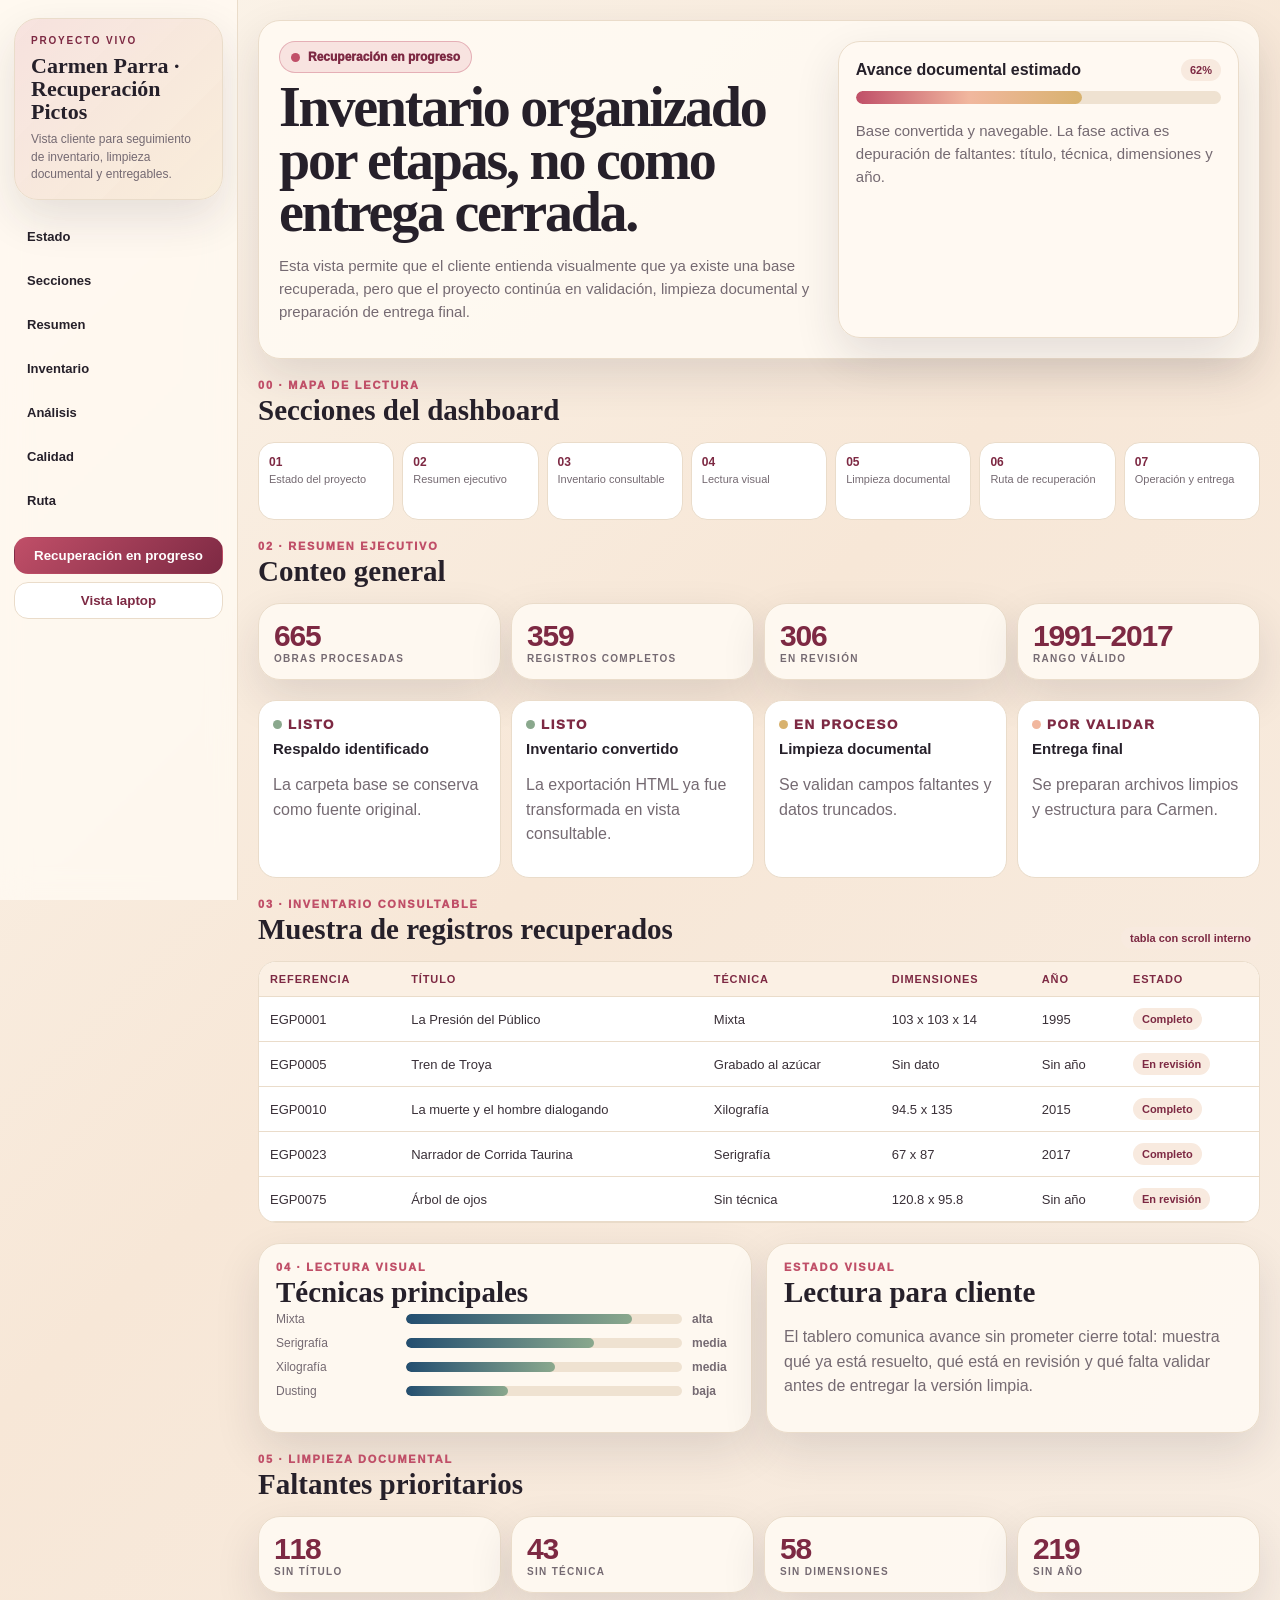
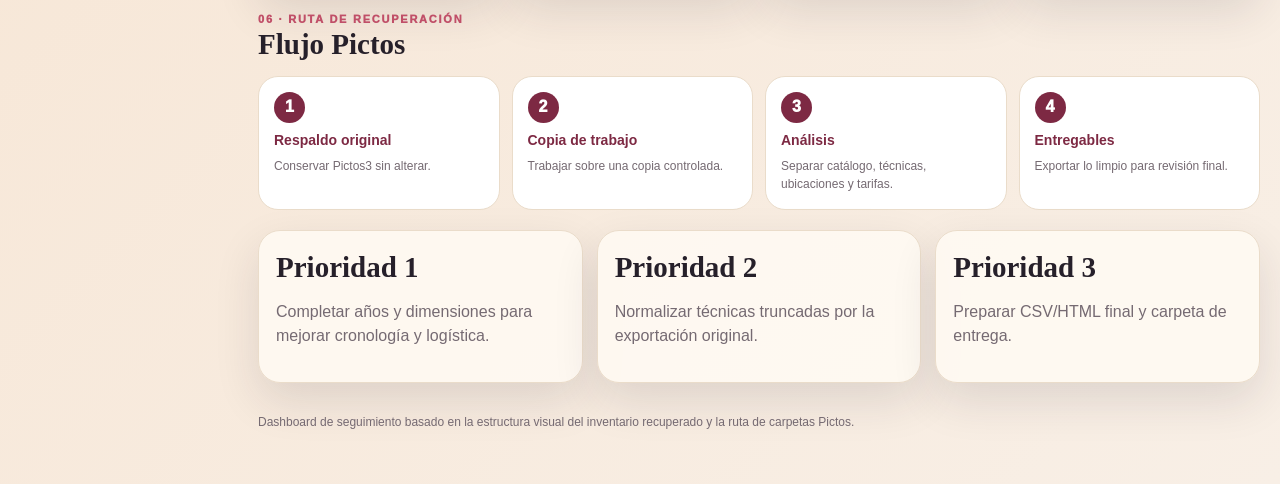
==== dashboard_carmen_parra_pantone_secciones_ordenado.html @ 629e04be "Add ordered Pantone client dashboard for Carmen Parra recovery" ====
<!doctype html>
<html lang="es">
<head>
<meta charset="utf-8">
<meta name="viewport" content="width=device-width,initial-scale=1">
<title>Dashboard cliente · Recuperación Carmen Parra / Pictos</title>
<style>
:root{--ivory:#fbf4ea;--paper:#fffaf2;--ink:#26202a;--muted:#756a72;--line:#eadcca;--rose:#c04f68;--wine:#7d2943;--blue:#234e70;--sage:#8aa88d;--peach:#f1b79e;--champagne:#d8b26e;--shadow:0 18px 45px rgba(45,35,50,.12);--r:22px}*{box-sizing:border-box}html{scroll-behavior:smooth}body{margin:0;font-family:Inter,Segoe UI,Arial,sans-serif;background:linear-gradient(135deg,#fbf4ea,#f7e7d7 42%,#f8efe6);color:var(--ink);overflow-x:hidden}.app{display:grid;grid-template-columns:238px minmax(0,1fr);min-height:100vh}.sidebar{position:sticky;top:0;height:100vh;padding:18px 14px;background:rgba(255,250,242,.86);border-right:1px solid var(--line);backdrop-filter:blur(14px);overflow:auto}.brand{padding:16px;border:1px solid var(--line);border-radius:24px;background:linear-gradient(135deg,rgba(192,79,104,.13),rgba(216,178,110,.16));box-shadow:var(--shadow)}.kicker{font-size:10px;letter-spacing:.18em;text-transform:uppercase;color:var(--wine);font-weight:900}.brand h1{font-family:Georgia,serif;font-size:22px;line-height:1.05;margin:8px 0}.brand p{margin:0;color:var(--muted);font-size:12px;line-height:1.45}.nav{display:grid;gap:7px;margin:18px 0}.nav a{color:var(--ink);text-decoration:none;padding:10px 12px;border:1px solid transparent;border-radius:14px;font-weight:800;font-size:13px}.nav a:hover{background:#fff;border-color:var(--line);color:var(--wine)}.btn{width:100%;border:1px solid transparent;background:linear-gradient(135deg,var(--rose),var(--wine));color:#fff;padding:10px 12px;border-radius:14px;font-weight:900;cursor:pointer;margin-bottom:8px}.btn.secondary{background:#fff;color:var(--wine);border-color:var(--line)}.main{padding:20px;max-width:1180px;width:100%;margin:0 auto}.section{margin-bottom:20px}.section-head{display:flex;justify-content:space-between;gap:14px;align-items:flex-end;margin:0 0 12px}.section-tag{font-size:11px;text-transform:uppercase;letter-spacing:.16em;font-weight:950;color:var(--rose)}h2{font-family:Georgia,serif;font-size:29px;margin:3px 0;color:var(--ink)}p{color:var(--muted);line-height:1.54}.card,.hero,.metric,.mini{background:rgba(255,250,242,.92);border:1px solid var(--line);border-radius:var(--r);box-shadow:var(--shadow)}.hero{display:grid;grid-template-columns:1.15fr .85fr;gap:16px;padding:20px;min-height:unset}.hero h2{font-size:clamp(34px,4.7vw,56px);line-height:.94;letter-spacing:-.04em;margin:8px 0}.hero p{font-size:15px;max-width:660px}.status-chip{display:inline-flex;align-items:center;gap:8px;border:1px solid rgba(192,79,104,.35);background:rgba(192,79,104,.12);color:var(--wine);border-radius:999px;padding:8px 11px;font-size:12px;font-weight:950}.pulse{width:9px;height:9px;border-radius:50%;background:var(--rose);box-shadow:0 0 0 0 rgba(192,79,104,.55);animation:pulse 1.7s infinite}@keyframes pulse{70%{box-shadow:0 0 0 12px rgba(192,79,104,0)}}.metrics{display:grid;grid-template-columns:repeat(4,minmax(0,1fr));gap:10px}.metric{padding:15px}.metric b{display:block;font-size:30px;color:var(--wine);letter-spacing:-.04em}.metric span{display:block;font-size:10px;color:var(--muted);letter-spacing:.13em;text-transform:uppercase;font-weight:900}.progress-card{padding:17px}.progress-row{display:flex;justify-content:space-between;gap:12px;align-items:center;margin-bottom:10px}.progress{height:13px;background:#efe2d1;border-radius:999px;overflow:hidden}.progress i{display:block;height:100%;width:62%;border-radius:999px;background:linear-gradient(90deg,var(--rose),var(--peach),var(--champagne))}.stage-grid{display:grid;grid-template-columns:repeat(4,1fr);gap:10px}.stage{padding:14px;border-radius:18px;background:#fff;border:1px solid var(--line)}.stage small{font-weight:950;color:var(--wine);text-transform:uppercase;letter-spacing:.12em}.stage h3{margin:7px 0;font-size:15px}.dot{display:inline-block;width:9px;height:9px;border-radius:50%;margin-right:6px}.done{background:var(--sage)}.work{background:var(--champagne)}.pending{background:var(--peach)}.grid2{display:grid;grid-template-columns:1fr 1fr;gap:14px}.grid3{display:grid;grid-template-columns:repeat(3,1fr);gap:14px}.card{padding:17px}.map{display:grid;grid-template-columns:repeat(7,1fr);gap:8px}.map a{text-decoration:none;color:var(--ink);background:#fff;border:1px solid var(--line);border-radius:16px;padding:12px 10px;min-height:78px}.map b{display:block;color:var(--wine);font-size:12px}.map span{display:block;color:var(--muted);font-size:11px;margin-top:4px}.table-box{max-height:360px;overflow:auto;border:1px solid var(--line);border-radius:18px;background:#fff}table{width:100%;border-collapse:collapse;font-size:13px;min-width:760px}th,td{padding:11px;border-bottom:1px solid var(--line);text-align:left}th{position:sticky;top:0;background:#fbf0e4;color:var(--wine);font-size:11px;text-transform:uppercase;letter-spacing:.08em}td{color:#3a3038}.pill{display:inline-flex;border-radius:999px;padding:5px 9px;font-size:11px;font-weight:900;background:#f8eadf;color:var(--wine)}.bars{display:grid;gap:10px}.barline{display:grid;grid-template-columns:120px 1fr 42px;align-items:center;gap:10px;font-size:12px;color:var(--muted)}.barline .track{height:10px;background:#efe2d1;border-radius:999px;overflow:hidden}.barline i{display:block;height:100%;border-radius:999px;background:linear-gradient(90deg,var(--blue),var(--sage))}.workflow{display:grid;grid-template-columns:repeat(4,1fr);gap:12px}.step{background:#fff;border:1px solid var(--line);border-radius:20px;padding:15px}.step .num{display:inline-grid;place-items:center;width:31px;height:31px;border-radius:50%;background:var(--wine);color:#fff;font-weight:950}.step h3{font-size:14px;margin:9px 0;color:var(--wine)}.step p{font-size:12px;margin:0}.footer{font-size:12px;color:var(--muted);padding:10px 0 20px}@media(max-width:1050px){.app{grid-template-columns:210px minmax(0,1fr)}.main{padding:16px}.hero,.grid2{grid-template-columns:1fr}.metrics,.stage-grid,.workflow{grid-template-columns:repeat(2,1fr)}.map{grid-template-columns:repeat(2,1fr)}}@media(max-width:720px){.app{grid-template-columns:1fr}.sidebar{position:relative;height:auto}.nav{grid-template-columns:repeat(2,1fr)}.metrics,.stage-grid,.grid3,.workflow,.map{grid-template-columns:1fr}.main{padding:12px}.hero h2{font-size:36px}}
</style>
</head>
<body>
<div class="app">
<aside class="sidebar">
  <div class="brand"><div class="kicker">Proyecto vivo</div><h1>Carmen Parra · Recuperación Pictos</h1><p>Vista cliente para seguimiento de inventario, limpieza documental y entregables.</p></div>
  <nav class="nav"><a href="#estado">Estado</a><a href="#mapa">Secciones</a><a href="#resumen">Resumen</a><a href="#inventario">Inventario</a><a href="#analisis">Análisis</a><a href="#calidad">Calidad</a><a href="#ruta">Ruta</a></nav>
  <button class="btn">Recuperación en progreso</button><button class="btn secondary">Vista laptop</button>
</aside>
<main class="main">
<section id="estado" class="section hero">
  <div><span class="status-chip"><i class="pulse"></i> Recuperación en progreso</span><h2>Inventario organizado por etapas, no como entrega cerrada.</h2><p>Esta vista permite que el cliente entienda visualmente que ya existe una base recuperada, pero que el proyecto continúa en validación, limpieza documental y preparación de entrega final.</p></div>
  <div class="progress-card card"><div class="progress-row"><b>Avance documental estimado</b><span class="pill">62%</span></div><div class="progress"><i></i></div><p>Base convertida y navegable. La fase activa es depuración de faltantes: título, técnica, dimensiones y año.</p></div>
</section>
<section id="mapa" class="section"><div class="section-head"><div><div class="section-tag">00 · Mapa de lectura</div><h2>Secciones del dashboard</h2></div></div><div class="map"><a href="#estado"><b>01</b><span>Estado del proyecto</span></a><a href="#resumen"><b>02</b><span>Resumen ejecutivo</span></a><a href="#inventario"><b>03</b><span>Inventario consultable</span></a><a href="#analisis"><b>04</b><span>Lectura visual</span></a><a href="#calidad"><b>05</b><span>Limpieza documental</span></a><a href="#ruta"><b>06</b><span>Ruta de recuperación</span></a><a href="#entrega"><b>07</b><span>Operación y entrega</span></a></div></section>
<section id="resumen" class="section"><div class="section-head"><div><div class="section-tag">02 · Resumen ejecutivo</div><h2>Conteo general</h2></div></div><div class="metrics"><div class="metric"><b>665</b><span>obras procesadas</span></div><div class="metric"><b>359</b><span>registros completos</span></div><div class="metric"><b>306</b><span>en revisión</span></div><div class="metric"><b>1991–2017</b><span>rango válido</span></div></div></section>
<section class="section"><div class="stage-grid"><div class="stage"><small><span class="dot done"></span>Listo</small><h3>Respaldo identificado</h3><p>La carpeta base se conserva como fuente original.</p></div><div class="stage"><small><span class="dot done"></span>Listo</small><h3>Inventario convertido</h3><p>La exportación HTML ya fue transformada en vista consultable.</p></div><div class="stage"><small><span class="dot work"></span>En proceso</small><h3>Limpieza documental</h3><p>Se validan campos faltantes y datos truncados.</p></div><div class="stage"><small><span class="dot pending"></span>Por validar</small><h3>Entrega final</h3><p>Se preparan archivos limpios y estructura para Carmen.</p></div></div></section>
<section id="inventario" class="section"><div class="section-head"><div><div class="section-tag">03 · Inventario consultable</div><h2>Muestra de registros recuperados</h2></div><span class="pill">tabla con scroll interno</span></div><div class="table-box"><table><thead><tr><th>Referencia</th><th>Título</th><th>Técnica</th><th>Dimensiones</th><th>Año</th><th>Estado</th></tr></thead><tbody><tr><td>EGP0001</td><td>La Presión del Público</td><td>Mixta</td><td>103 x 103 x 14</td><td>1995</td><td><span class="pill">Completo</span></td></tr><tr><td>EGP0005</td><td>Tren de Troya</td><td>Grabado al azúcar</td><td>Sin dato</td><td>Sin año</td><td><span class="pill">En revisión</span></td></tr><tr><td>EGP0010</td><td>La muerte y el hombre dialogando</td><td>Xilografía</td><td>94.5 x 135</td><td>2015</td><td><span class="pill">Completo</span></td></tr><tr><td>EGP0023</td><td>Narrador de Corrida Taurina</td><td>Serigrafía</td><td>67 x 87</td><td>2017</td><td><span class="pill">Completo</span></td></tr><tr><td>EGP0075</td><td>Árbol de ojos</td><td>Sin técnica</td><td>120.8 x 95.8</td><td>Sin año</td><td><span class="pill">En revisión</span></td></tr></tbody></table></div></section>
<section id="analisis" class="section grid2"><div class="card"><div class="section-tag">04 · Lectura visual</div><h2>Técnicas principales</h2><div class="bars"><div class="barline"><span>Mixta</span><div class="track"><i style="width:82%"></i></div><b>alta</b></div><div class="barline"><span>Serigrafía</span><div class="track"><i style="width:68%"></i></div><b>media</b></div><div class="barline"><span>Xilografía</span><div class="track"><i style="width:54%"></i></div><b>media</b></div><div class="barline"><span>Dusting</span><div class="track"><i style="width:37%"></i></div><b>baja</b></div></div></div><div class="card"><div class="section-tag">Estado visual</div><h2>Lectura para cliente</h2><p>El tablero comunica avance sin prometer cierre total: muestra qué ya está resuelto, qué está en revisión y qué falta validar antes de entregar la versión limpia.</p></div></section>
<section id="calidad" class="section"><div class="section-head"><div><div class="section-tag">05 · Limpieza documental</div><h2>Faltantes prioritarios</h2></div></div><div class="metrics"><div class="metric"><b>118</b><span>sin título</span></div><div class="metric"><b>43</b><span>sin técnica</span></div><div class="metric"><b>58</b><span>sin dimensiones</span></div><div class="metric"><b>219</b><span>sin año</span></div></div></section>
<section id="ruta" class="section"><div class="section-head"><div><div class="section-tag">06 · Ruta de recuperación</div><h2>Flujo Pictos</h2></div></div><div class="workflow"><div class="step"><span class="num">1</span><h3>Respaldo original</h3><p>Conservar Pictos3 sin alterar.</p></div><div class="step"><span class="num">2</span><h3>Copia de trabajo</h3><p>Trabajar sobre una copia controlada.</p></div><div class="step"><span class="num">3</span><h3>Análisis</h3><p>Separar catálogo, técnicas, ubicaciones y tarifas.</p></div><div class="step"><span class="num">4</span><h3>Entregables</h3><p>Exportar lo limpio para revisión final.</p></div></div></section>
<section id="entrega" class="section grid3"><div class="card"><h2>Prioridad 1</h2><p>Completar años y dimensiones para mejorar cronología y logística.</p></div><div class="card"><h2>Prioridad 2</h2><p>Normalizar técnicas truncadas por la exportación original.</p></div><div class="card"><h2>Prioridad 3</h2><p>Preparar CSV/HTML final y carpeta de entrega.</p></div></section>
<p class="footer">Dashboard de seguimiento basado en la estructura visual del inventario recuperado y la ruta de carpetas Pictos.</p>
</main>
</div>
</body>
</html>
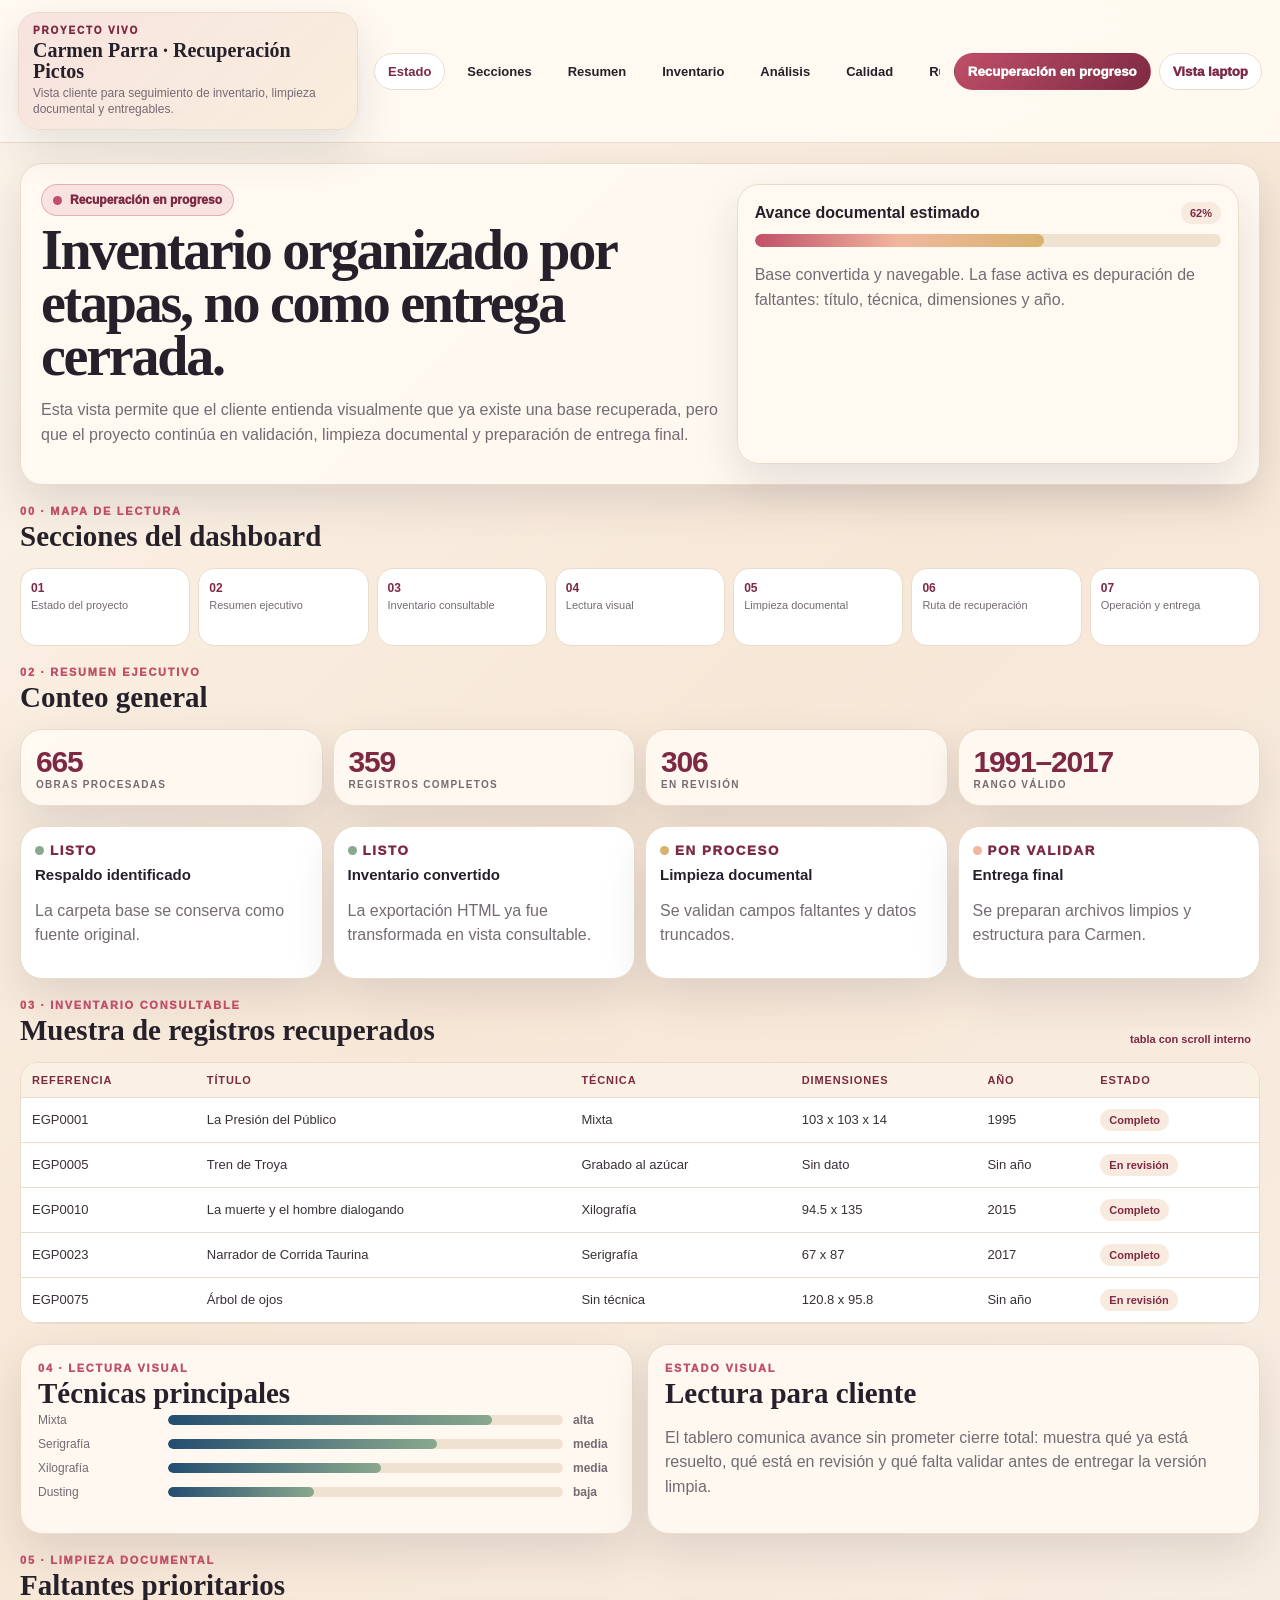
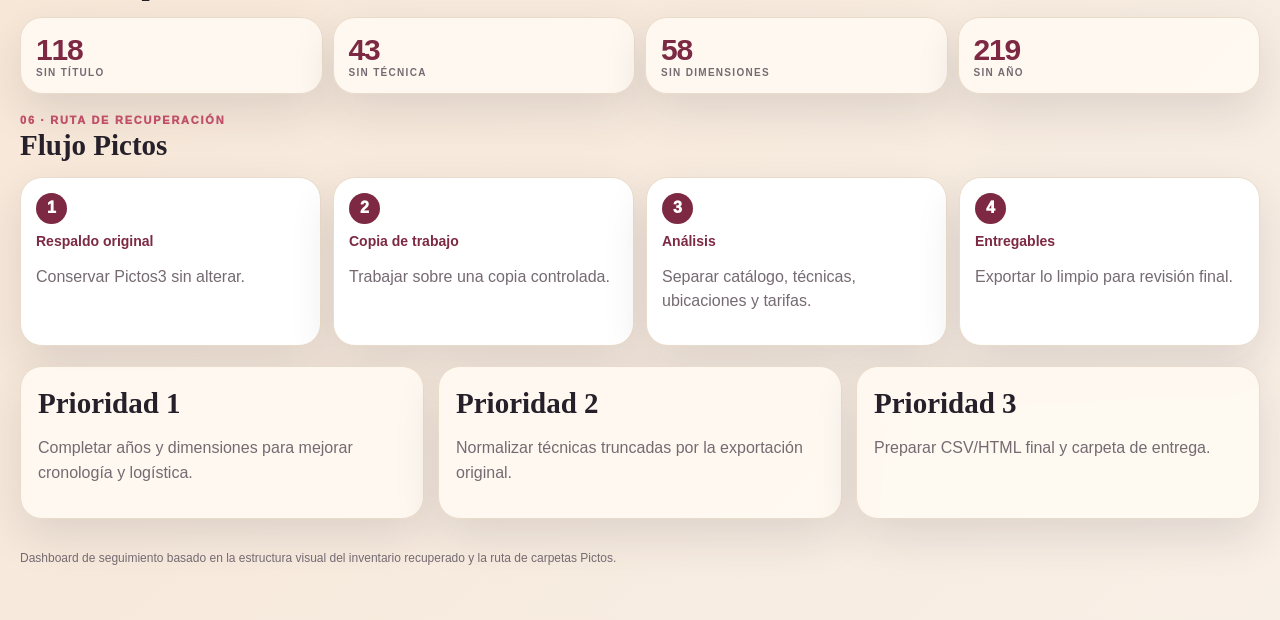
==== commit 11081acb: "Move dashboard navigation to horizontal top menu" ====
--- a/dashboard_carmen_parra_pantone_secciones_ordenado.html
+++ b/dashboard_carmen_parra_pantone_secciones_ordenado.html
@@ -5,21 +5,17 @@
 <meta name="viewport" content="width=device-width,initial-scale=1">
 <title>Dashboard cliente · Recuperación Carmen Parra / Pictos</title>
 <style>
-:root{--ivory:#fbf4ea;--paper:#fffaf2;--ink:#26202a;--muted:#756a72;--line:#eadcca;--rose:#c04f68;--wine:#7d2943;--blue:#234e70;--sage:#8aa88d;--peach:#f1b79e;--champagne:#d8b26e;--shadow:0 18px 45px rgba(45,35,50,.12);--r:22px}*{box-sizing:border-box}html{scroll-behavior:smooth}body{margin:0;font-family:Inter,Segoe UI,Arial,sans-serif;background:linear-gradient(135deg,#fbf4ea,#f7e7d7 42%,#f8efe6);color:var(--ink);overflow-x:hidden}.app{display:grid;grid-template-columns:238px minmax(0,1fr);min-height:100vh}.sidebar{position:sticky;top:0;height:100vh;padding:18px 14px;background:rgba(255,250,242,.86);border-right:1px solid var(--line);backdrop-filter:blur(14px);overflow:auto}.brand{padding:16px;border:1px solid var(--line);border-radius:24px;background:linear-gradient(135deg,rgba(192,79,104,.13),rgba(216,178,110,.16));box-shadow:var(--shadow)}.kicker{font-size:10px;letter-spacing:.18em;text-transform:uppercase;color:var(--wine);font-weight:900}.brand h1{font-family:Georgia,serif;font-size:22px;line-height:1.05;margin:8px 0}.brand p{margin:0;color:var(--muted);font-size:12px;line-height:1.45}.nav{display:grid;gap:7px;margin:18px 0}.nav a{color:var(--ink);text-decoration:none;padding:10px 12px;border:1px solid transparent;border-radius:14px;font-weight:800;font-size:13px}.nav a:hover{background:#fff;border-color:var(--line);color:var(--wine)}.btn{width:100%;border:1px solid transparent;background:linear-gradient(135deg,var(--rose),var(--wine));color:#fff;padding:10px 12px;border-radius:14px;font-weight:900;cursor:pointer;margin-bottom:8px}.btn.secondary{background:#fff;color:var(--wine);border-color:var(--line)}.main{padding:20px;max-width:1180px;width:100%;margin:0 auto}.section{margin-bottom:20px}.section-head{display:flex;justify-content:space-between;gap:14px;align-items:flex-end;margin:0 0 12px}.section-tag{font-size:11px;text-transform:uppercase;letter-spacing:.16em;font-weight:950;color:var(--rose)}h2{font-family:Georgia,serif;font-size:29px;margin:3px 0;color:var(--ink)}p{color:var(--muted);line-height:1.54}.card,.hero,.metric,.mini{background:rgba(255,250,242,.92);border:1px solid var(--line);border-radius:var(--r);box-shadow:var(--shadow)}.hero{display:grid;grid-template-columns:1.15fr .85fr;gap:16px;padding:20px;min-height:unset}.hero h2{font-size:clamp(34px,4.7vw,56px);line-height:.94;letter-spacing:-.04em;margin:8px 0}.hero p{font-size:15px;max-width:660px}.status-chip{display:inline-flex;align-items:center;gap:8px;border:1px solid rgba(192,79,104,.35);background:rgba(192,79,104,.12);color:var(--wine);border-radius:999px;padding:8px 11px;font-size:12px;font-weight:950}.pulse{width:9px;height:9px;border-radius:50%;background:var(--rose);box-shadow:0 0 0 0 rgba(192,79,104,.55);animation:pulse 1.7s infinite}@keyframes pulse{70%{box-shadow:0 0 0 12px rgba(192,79,104,0)}}.metrics{display:grid;grid-template-columns:repeat(4,minmax(0,1fr));gap:10px}.metric{padding:15px}.metric b{display:block;font-size:30px;color:var(--wine);letter-spacing:-.04em}.metric span{display:block;font-size:10px;color:var(--muted);letter-spacing:.13em;text-transform:uppercase;font-weight:900}.progress-card{padding:17px}.progress-row{display:flex;justify-content:space-between;gap:12px;align-items:center;margin-bottom:10px}.progress{height:13px;background:#efe2d1;border-radius:999px;overflow:hidden}.progress i{display:block;height:100%;width:62%;border-radius:999px;background:linear-gradient(90deg,var(--rose),var(--peach),var(--champagne))}.stage-grid{display:grid;grid-template-columns:repeat(4,1fr);gap:10px}.stage{padding:14px;border-radius:18px;background:#fff;border:1px solid var(--line)}.stage small{font-weight:950;color:var(--wine);text-transform:uppercase;letter-spacing:.12em}.stage h3{margin:7px 0;font-size:15px}.dot{display:inline-block;width:9px;height:9px;border-radius:50%;margin-right:6px}.done{background:var(--sage)}.work{background:var(--champagne)}.pending{background:var(--peach)}.grid2{display:grid;grid-template-columns:1fr 1fr;gap:14px}.grid3{display:grid;grid-template-columns:repeat(3,1fr);gap:14px}.card{padding:17px}.map{display:grid;grid-template-columns:repeat(7,1fr);gap:8px}.map a{text-decoration:none;color:var(--ink);background:#fff;border:1px solid var(--line);border-radius:16px;padding:12px 10px;min-height:78px}.map b{display:block;color:var(--wine);font-size:12px}.map span{display:block;color:var(--muted);font-size:11px;margin-top:4px}.table-box{max-height:360px;overflow:auto;border:1px solid var(--line);border-radius:18px;background:#fff}table{width:100%;border-collapse:collapse;font-size:13px;min-width:760px}th,td{padding:11px;border-bottom:1px solid var(--line);text-align:left}th{position:sticky;top:0;background:#fbf0e4;color:var(--wine);font-size:11px;text-transform:uppercase;letter-spacing:.08em}td{color:#3a3038}.pill{display:inline-flex;border-radius:999px;padding:5px 9px;font-size:11px;font-weight:900;background:#f8eadf;color:var(--wine)}.bars{display:grid;gap:10px}.barline{display:grid;grid-template-columns:120px 1fr 42px;align-items:center;gap:10px;font-size:12px;color:var(--muted)}.barline .track{height:10px;background:#efe2d1;border-radius:999px;overflow:hidden}.barline i{display:block;height:100%;border-radius:999px;background:linear-gradient(90deg,var(--blue),var(--sage))}.workflow{display:grid;grid-template-columns:repeat(4,1fr);gap:12px}.step{background:#fff;border:1px solid var(--line);border-radius:20px;padding:15px}.step .num{display:inline-grid;place-items:center;width:31px;height:31px;border-radius:50%;background:var(--wine);color:#fff;font-weight:950}.step h3{font-size:14px;margin:9px 0;color:var(--wine)}.step p{font-size:12px;margin:0}.footer{font-size:12px;color:var(--muted);padding:10px 0 20px}@media(max-width:1050px){.app{grid-template-columns:210px minmax(0,1fr)}.main{padding:16px}.hero,.grid2{grid-template-columns:1fr}.metrics,.stage-grid,.workflow{grid-template-columns:repeat(2,1fr)}.map{grid-template-columns:repeat(2,1fr)}}@media(max-width:720px){.app{grid-template-columns:1fr}.sidebar{position:relative;height:auto}.nav{grid-template-columns:repeat(2,1fr)}.metrics,.stage-grid,.grid3,.workflow,.map{grid-template-columns:1fr}.main{padding:12px}.hero h2{font-size:36px}}
+:root{--ivory:#fbf4ea;--paper:#fffaf2;--ink:#26202a;--muted:#756a72;--line:#eadcca;--rose:#c04f68;--wine:#7d2943;--blue:#234e70;--sage:#8aa88d;--peach:#f1b79e;--champagne:#d8b26e;--shadow:0 18px 45px rgba(45,35,50,.12);--r:22px}*{box-sizing:border-box}html{scroll-behavior:smooth}body{margin:0;font-family:Inter,Segoe UI,Arial,sans-serif;background:linear-gradient(135deg,#fbf4ea,#f7e7d7 42%,#f8efe6);color:var(--ink);overflow-x:hidden}.topbar{position:sticky;top:0;z-index:100;display:grid;grid-template-columns:minmax(260px,340px) minmax(0,1fr) auto;gap:14px;align-items:center;padding:12px 18px;background:rgba(255,250,242,.92);border-bottom:1px solid var(--line);backdrop-filter:blur(16px)}.brand{padding:12px 14px;border:1px solid var(--line);border-radius:20px;background:linear-gradient(135deg,rgba(192,79,104,.13),rgba(216,178,110,.16));box-shadow:var(--shadow)}.brand .kicker{font-size:10px;letter-spacing:.18em;text-transform:uppercase;color:var(--wine);font-weight:950}.brand h1{font-family:Georgia,serif;font-size:20px;line-height:1.05;margin:4px 0 3px}.brand p{margin:0;color:var(--muted);font-size:12px;line-height:1.35;display:-webkit-box;-webkit-line-clamp:2;-webkit-box-orient:vertical;overflow:hidden}.nav{display:flex;gap:8px;align-items:center;overflow-x:auto;padding:4px 2px}.nav a{text-decoration:none;color:var(--ink);white-space:nowrap;padding:10px 13px;border:1px solid transparent;border-radius:999px;font-weight:850;font-size:13px}.nav a:hover,.nav a.active{background:#fff;border-color:var(--line);color:var(--wine)}.actions{display:flex;gap:8px}.btn{border:1px solid transparent;background:linear-gradient(135deg,var(--rose),var(--wine));color:#fff;padding:10px 13px;border-radius:999px;font-weight:950;white-space:nowrap}.btn.secondary{background:#fff;color:var(--wine);border-color:var(--line)}main{padding:20px;max-width:1280px;width:100%;margin:0 auto}.section{margin-bottom:20px}.section-head{display:flex;justify-content:space-between;gap:14px;align-items:flex-end;margin:0 0 12px}.section-tag{font-size:11px;text-transform:uppercase;letter-spacing:.16em;font-weight:950;color:var(--rose)}h2{font-family:Georgia,serif;font-size:29px;margin:3px 0;color:var(--ink)}p{color:var(--muted);line-height:1.54}.card,.hero,.metric,.stage,.step{background:rgba(255,250,242,.92);border:1px solid var(--line);border-radius:var(--r);box-shadow:var(--shadow)}.hero{display:grid;grid-template-columns:1.15fr .85fr;gap:16px;padding:20px}.hero h2{font-size:clamp(34px,4.7vw,56px);line-height:.94;letter-spacing:-.04em;margin:8px 0}.status-chip{display:inline-flex;align-items:center;gap:8px;border:1px solid rgba(192,79,104,.35);background:rgba(192,79,104,.12);color:var(--wine);border-radius:999px;padding:8px 11px;font-size:12px;font-weight:950}.pulse{width:9px;height:9px;border-radius:50%;background:var(--rose);box-shadow:0 0 0 0 rgba(192,79,104,.55);animation:pulse 1.7s infinite}@keyframes pulse{70%{box-shadow:0 0 0 12px rgba(192,79,104,0)}}.metrics{display:grid;grid-template-columns:repeat(4,minmax(0,1fr));gap:10px}.metric{padding:15px}.metric b{display:block;font-size:30px;color:var(--wine);letter-spacing:-.04em}.metric span{display:block;font-size:10px;color:var(--muted);letter-spacing:.13em;text-transform:uppercase;font-weight:900}.progress-card{padding:17px}.progress-row{display:flex;justify-content:space-between;gap:12px;align-items:center;margin-bottom:10px}.progress{height:13px;background:#efe2d1;border-radius:999px;overflow:hidden}.progress i{display:block;height:100%;width:62%;border-radius:999px;background:linear-gradient(90deg,var(--rose),var(--peach),var(--champagne))}.stage-grid{display:grid;grid-template-columns:repeat(4,1fr);gap:10px}.stage{padding:14px;background:#fff}.stage small{font-weight:950;color:var(--wine);text-transform:uppercase;letter-spacing:.12em}.stage h3{margin:7px 0;font-size:15px}.dot{display:inline-block;width:9px;height:9px;border-radius:50%;margin-right:6px}.done{background:var(--sage)}.work{background:var(--champagne)}.pending{background:var(--peach)}.grid2{display:grid;grid-template-columns:1fr 1fr;gap:14px}.grid3{display:grid;grid-template-columns:repeat(3,1fr);gap:14px}.card{padding:17px}.map{display:grid;grid-template-columns:repeat(7,1fr);gap:8px}.map a{text-decoration:none;color:var(--ink);background:#fff;border:1px solid var(--line);border-radius:16px;padding:12px 10px;min-height:78px}.map b{display:block;color:var(--wine);font-size:12px}.map span{display:block;color:var(--muted);font-size:11px;margin-top:4px}.table-box{max-height:360px;overflow:auto;border:1px solid var(--line);border-radius:18px;background:#fff}table{width:100%;border-collapse:collapse;font-size:13px;min-width:760px}th,td{padding:11px;border-bottom:1px solid var(--line);text-align:left}th{position:sticky;top:0;background:#fbf0e4;color:var(--wine);font-size:11px;text-transform:uppercase;letter-spacing:.08em}td{color:#3a3038}.pill{display:inline-flex;border-radius:999px;padding:5px 9px;font-size:11px;font-weight:900;background:#f8eadf;color:var(--wine)}.bars{display:grid;gap:10px}.barline{display:grid;grid-template-columns:120px 1fr 42px;align-items:center;gap:10px;font-size:12px;color:var(--muted)}.barline .track{height:10px;background:#efe2d1;border-radius:999px;overflow:hidden}.barline i{display:block;height:100%;border-radius:999px;background:linear-gradient(90deg,var(--blue),var(--sage))}.workflow{display:grid;grid-template-columns:repeat(4,1fr);gap:12px}.step{background:#fff;padding:15px}.step .num{display:inline-grid;place-items:center;width:31px;height:31px;border-radius:50%;background:var(--wine);color:#fff;font-weight:950}.step h3{font-size:14px;margin:9px 0;color:var(--wine)}.footer{font-size:12px;color:var(--muted);padding:10px 0 20px}@media(max-width:1180px){.topbar{grid-template-columns:1fr}.actions{flex-wrap:wrap}.nav{width:100%}}@media(max-width:720px){.topbar{position:relative;padding:14px}.nav{display:grid;grid-template-columns:repeat(2,1fr);overflow:visible}.actions{display:grid;grid-template-columns:1fr}.metrics,.stage-grid,.grid3,.workflow,.map{grid-template-columns:1fr}.hero,.grid2{grid-template-columns:1fr}main{padding:12px}.hero h2{font-size:36px}}
 </style>
 </head>
 <body>
-<div class="app">
-<aside class="sidebar">
+<header class="topbar">
   <div class="brand"><div class="kicker">Proyecto vivo</div><h1>Carmen Parra · Recuperación Pictos</h1><p>Vista cliente para seguimiento de inventario, limpieza documental y entregables.</p></div>
-  <nav class="nav"><a href="#estado">Estado</a><a href="#mapa">Secciones</a><a href="#resumen">Resumen</a><a href="#inventario">Inventario</a><a href="#analisis">Análisis</a><a href="#calidad">Calidad</a><a href="#ruta">Ruta</a></nav>
-  <button class="btn">Recuperación en progreso</button><button class="btn secondary">Vista laptop</button>
-</aside>
-<main class="main">
-<section id="estado" class="section hero">
-  <div><span class="status-chip"><i class="pulse"></i> Recuperación en progreso</span><h2>Inventario organizado por etapas, no como entrega cerrada.</h2><p>Esta vista permite que el cliente entienda visualmente que ya existe una base recuperada, pero que el proyecto continúa en validación, limpieza documental y preparación de entrega final.</p></div>
-  <div class="progress-card card"><div class="progress-row"><b>Avance documental estimado</b><span class="pill">62%</span></div><div class="progress"><i></i></div><p>Base convertida y navegable. La fase activa es depuración de faltantes: título, técnica, dimensiones y año.</p></div>
-</section>
+  <nav class="nav"><a class="active" href="#estado">Estado</a><a href="#mapa">Secciones</a><a href="#resumen">Resumen</a><a href="#inventario">Inventario</a><a href="#analisis">Análisis</a><a href="#calidad">Calidad</a><a href="#ruta">Ruta</a></nav>
+  <div class="actions"><button class="btn">Recuperación en progreso</button><button class="btn secondary">Vista laptop</button></div>
+</header>
+<main>
+<section id="estado" class="section hero"><div><span class="status-chip"><i class="pulse"></i> Recuperación en progreso</span><h2>Inventario organizado por etapas, no como entrega cerrada.</h2><p>Esta vista permite que el cliente entienda visualmente que ya existe una base recuperada, pero que el proyecto continúa en validación, limpieza documental y preparación de entrega final.</p></div><div class="progress-card card"><div class="progress-row"><b>Avance documental estimado</b><span class="pill">62%</span></div><div class="progress"><i></i></div><p>Base convertida y navegable. La fase activa es depuración de faltantes: título, técnica, dimensiones y año.</p></div></section>
 <section id="mapa" class="section"><div class="section-head"><div><div class="section-tag">00 · Mapa de lectura</div><h2>Secciones del dashboard</h2></div></div><div class="map"><a href="#estado"><b>01</b><span>Estado del proyecto</span></a><a href="#resumen"><b>02</b><span>Resumen ejecutivo</span></a><a href="#inventario"><b>03</b><span>Inventario consultable</span></a><a href="#analisis"><b>04</b><span>Lectura visual</span></a><a href="#calidad"><b>05</b><span>Limpieza documental</span></a><a href="#ruta"><b>06</b><span>Ruta de recuperación</span></a><a href="#entrega"><b>07</b><span>Operación y entrega</span></a></div></section>
 <section id="resumen" class="section"><div class="section-head"><div><div class="section-tag">02 · Resumen ejecutivo</div><h2>Conteo general</h2></div></div><div class="metrics"><div class="metric"><b>665</b><span>obras procesadas</span></div><div class="metric"><b>359</b><span>registros completos</span></div><div class="metric"><b>306</b><span>en revisión</span></div><div class="metric"><b>1991–2017</b><span>rango válido</span></div></div></section>
 <section class="section"><div class="stage-grid"><div class="stage"><small><span class="dot done"></span>Listo</small><h3>Respaldo identificado</h3><p>La carpeta base se conserva como fuente original.</p></div><div class="stage"><small><span class="dot done"></span>Listo</small><h3>Inventario convertido</h3><p>La exportación HTML ya fue transformada en vista consultable.</p></div><div class="stage"><small><span class="dot work"></span>En proceso</small><h3>Limpieza documental</h3><p>Se validan campos faltantes y datos truncados.</p></div><div class="stage"><small><span class="dot pending"></span>Por validar</small><h3>Entrega final</h3><p>Se preparan archivos limpios y estructura para Carmen.</p></div></div></section>
@@ -30,6 +26,5 @@
 <section id="entrega" class="section grid3"><div class="card"><h2>Prioridad 1</h2><p>Completar años y dimensiones para mejorar cronología y logística.</p></div><div class="card"><h2>Prioridad 2</h2><p>Normalizar técnicas truncadas por la exportación original.</p></div><div class="card"><h2>Prioridad 3</h2><p>Preparar CSV/HTML final y carpeta de entrega.</p></div></section>
 <p class="footer">Dashboard de seguimiento basado en la estructura visual del inventario recuperado y la ruta de carpetas Pictos.</p>
 </main>
-</div>
 </body>
 </html>
